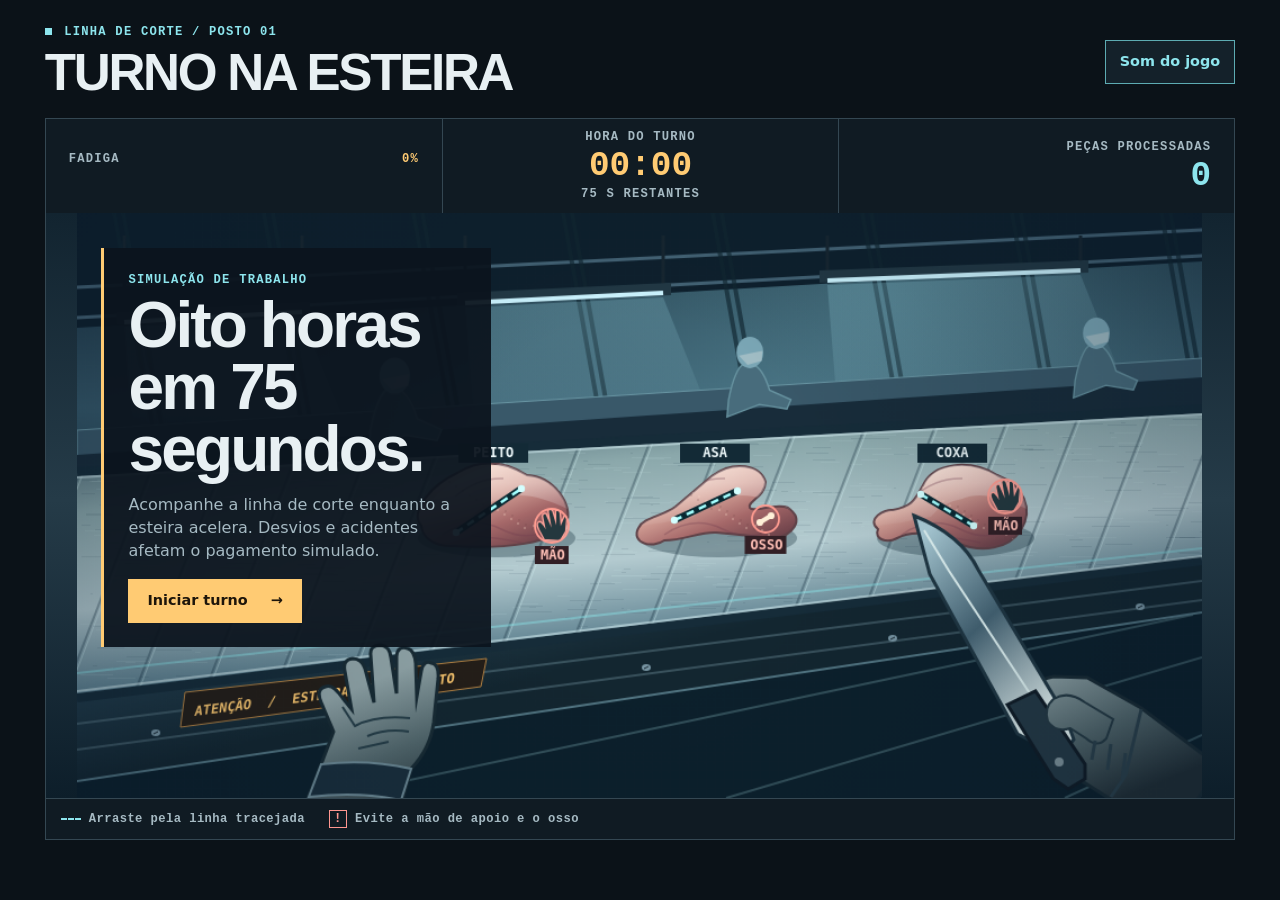
==== index.html @ 767e0b4e "Entrega de Turno na Esteira" ====
<!doctype html>
<html lang="pt-BR" data-type="software">
<head>
  <meta charset="utf-8">
  <meta name="viewport" content="width=device-width, initial-scale=1">
  <meta name="theme-color" content="#0b1218">
  <meta name="page-type" content="software">
  <meta name="site-kind" content="gaming">
  <meta name="description" content="Um jogo sobre ritmo, fadiga e remuneração numa linha de corte industrial.">
  <title>Turno na Esteira</title>
  <link rel="stylesheet" href="./styles/turno.css">
  <script type="module" src="./src/ui.mjs"></script>
</head>
<body>
  <a class="skip" href="#jogo">Ir para o jogo</a>
  <main id="jogo" class="shell">
    <header class="masthead">
      <div>
        <p class="eyebrow"><span class="signal" aria-hidden="true"></span> Linha de corte / Posto 01</p>
        <h1>Turno na esteira</h1>
      </div>
      <button id="audio" class="secondary" type="button" aria-pressed="true">Som do jogo</button>
    </header>

    <section class="machine" aria-label="Posto de trabalho">
      <div class="hud">
        <div class="hud-cell">
          <label for="fatigue">Fadiga <span id="fatigue-value">0%</span></label>
          <meter id="fatigue" min="0" max="1" low="0.55" high="0.8" optimum="0" value="0"></meter>
        </div>
        <div class="hud-cell clock">
          <span>Hora do turno</span>
          <strong id="clock" role="timer">00:00</strong>
          <span id="time-left">75 s restantes</span>
        </div>
        <div class="hud-cell count">
          <span>Peças processadas</span>
          <strong id="processed">0</strong>
        </div>
      </div>

      <div id="stage" class="stage">
        <div class="viewport">
          <canvas id="line" width="1000" height="520" aria-label="Esteira de corte" aria-describedby="controls keyboard" tabindex="-1">
            Esta interface precisa de um navegador compatível com Canvas.
          </canvas>
        </div>
        <div id="briefing" class="briefing">
          <p class="eyebrow">Simulação de trabalho</p>
          <h2>Oito horas<br>em 75 segundos.</h2>
          <p>Acompanhe a linha de corte enquanto a esteira acelera. Desvios e acidentes afetam o pagamento simulado.</p>
          <button class="primary" type="button" id="start">Iniciar turno <span aria-hidden="true">→</span></button>
        </div>
        <p id="feedback" class="feedback" role="status" aria-atomic="true"></p>
      </div>

      <div class="control-strip" id="controls">
        <p><span class="cut-key" aria-hidden="true"></span> Arraste pela linha tracejada</p>
        <p><span class="risk-key" aria-hidden="true">!</span> Evite a mão de apoio e o osso</p>
      </div>
    </section>
    <div class="below" id="actions" hidden>
      <details id="keyboard">
        <summary>Controles de teclado</summary>
        <p>Use as setas para mover a mira 12 unidades por toque, ou Shift com as setas para mover 3. Use Espaço para traçar e Escape para cancelar.</p>
        <p id="guide-help">A orientação complementa os controles de corte. Quando ativa, pressione G para atualizar a posição da ponta e da zona de risco.</p>
        <button class="secondary" type="button" id="guide-toggle" aria-describedby="guide-help" aria-pressed="false">Orientação de teclado</button>
      </details>
      <button class="secondary" type="button" id="restart">Reiniciar turno</button>
    </div>

    <p id="guidance" class="guidance" role="status" aria-atomic="true"></p>

    <section class="results" id="results" aria-labelledby="result-title" hidden>
      <header>
        <p class="eyebrow">Fechamento do turno</p>
        <h2 id="result-title" tabindex="-1">Balanço do turno</h2>
      </header>
      <div class="result-grid">
        <section class="factory" aria-labelledby="factory-title">
          <h3 id="factory-title">Fábrica</h3>
          <dl>
            <div><dt>Peças processadas</dt><dd id="r-processed"></dd></div>
            <div><dt>Meta de peças</dt><dd id="r-target"></dd></div>
          </dl>
        </section>
        <section class="worker" aria-labelledby="worker-title">
          <h3 id="worker-title">Trabalhador</h3>
          <dl>
            <div><dt>Fadiga</dt><dd id="r-fatigue"></dd></div>
            <div><dt>Cortes imprecisos</dt><dd id="r-errors"></dd></div>
            <div><dt>Acidentes</dt><dd id="r-accidents"></dd></div>
            <div><dt>Valor bruto simulado</dt><dd id="r-gross"></dd></div>
            <div><dt>Descontos simulados</dt><dd id="r-deductions"></dd></div>
            <div class="net"><dt>Valor líquido</dt><dd id="r-net"></dd></div>
          </dl>
        </section>
      </div>
      <button class="primary" type="button" id="replay">Iniciar novo turno <span aria-hidden="true">→</span></button>
    </section>
  </main>
</body>
</html>
---- styles/turno.css ----
:root {
  color-scheme: dark;
  --ink: #e8f0f3;
  --muted: #a6bac3;
  --cyan: #8de5ed;
  --amber: #ffcb73;
  --danger: #ff9690;
  --edge: #344752;
  --mono: Consolas, "Liberation Mono", monospace;
  font-family: system-ui, sans-serif;
  background: #0b1218;
  color: var(--ink);
}

* { box-sizing: border-box; }
body { margin: 0; }
[hidden] { display: none !important; }
.shell { width: min(1320px, 100% - clamp(24px, 7vw, 112px)); margin: auto; padding: 24px 0; }
.skip { position: absolute; top: 8px; left: 8px; z-index: 3; padding: 12px; background: #101c24; color: var(--cyan); transform: translateY(-150%); }
.skip:focus { transform: none; }
:focus-visible { outline: 2px solid var(--cyan); outline-offset: 4px; }
.masthead, .below { display: flex; align-items: center; justify-content: space-between; gap: 12px; }
.masthead { margin-bottom: 18px; }
.eyebrow, .hud-cell > span, .hud label, .control-strip {
  font: 700 .76rem/1.4 var(--mono);
  letter-spacing: .1em;
  text-transform: uppercase;
}
.eyebrow { color: var(--cyan); margin: 0 0 5px; }
.signal { display: inline-block; width: 7px; height: 7px; background: var(--cyan); margin-right: 4px; }
h1, h2, h3, p, dl, dd { margin: 0; }
h1, h2 { font-family: "Arial Narrow", "Segoe UI", sans-serif; font-weight: 850; letter-spacing: -.045em; }
h1 { font-size: clamp(1.65rem, 4vw, 3.25rem); line-height: 1.05; text-transform: uppercase; }
button, summary { cursor: pointer; }
button { font: 750 .9rem/1.2 system-ui, sans-serif; min-height: 44px; padding: 0 14px; border: 1px solid transparent; }
.secondary { color: var(--ink); background: #14212a; border-color: #435762; }
.secondary:hover { background: #233745; }
#audio[aria-pressed="true"], #guide-toggle[aria-pressed="true"] { border-color: #5dabb2; color: var(--cyan); }
#audio[aria-pressed="false"] { color: var(--muted); }
.primary { background: var(--amber); color: #1d150a; padding-inline: 18px; }
.primary:hover { background: #ffe0a8; }
.primary span { margin-left: 18px; }
.machine { background: #101b23; border: 1px solid var(--edge); }
.hud { display: grid; grid-template-columns: 1fr 1fr 1fr; }
.hud-cell { padding: 10px clamp(8px, 2vw, 23px); display: flex; flex-direction: column; justify-content: center; gap: 3px; min-width: 0; }
.hud-cell + .hud-cell { border-left: 1px solid var(--edge); }
.hud-cell > span, .hud label { color: var(--muted); }
.hud label { display: flex; justify-content: space-between; gap: 4px; flex-wrap: wrap; }
#fatigue-value { color: var(--amber); }
meter { appearance: none; width: 100%; height: 9px; }
meter::-webkit-meter-bar { background: #293842; border: 0; border-radius: 0; }
meter::-webkit-meter-optimum-value { background: #f3b55c; }
meter::-webkit-meter-suboptimum-value { background: #f49c62; }
meter::-webkit-meter-even-less-good-value { background: #ff766c; }
meter::-moz-meter-bar { background: #f3b55c; }
.clock { text-align: center; }
.count { text-align: right; }
.hud strong { font: 700 clamp(1.25rem, 4vw, 2.15rem)/1 var(--mono); color: var(--cyan); }
.clock strong { color: var(--amber); }
.stage { position: relative; background: #101e28; isolation: isolate; }
.viewport {
  display: grid; place-items: center; width: 100%; aspect-ratio: 1000 / 520; max-height: 65vh; min-height: 180px;
  background: linear-gradient(180deg, #122430, #253b48 49%, #0d1e2a);
}
canvas { display: block; width: min(100%, 125vh); height: auto; aspect-ratio: 1000 / 520; touch-action: none; cursor: crosshair; }
canvas:focus-visible { outline-offset: -3px; }
.briefing {
  position: absolute; top: clamp(15px, 6%, 48px); left: max(clamp(16px, 4%, 65px), calc((100% - 125vh) / 2 + 24px));
  width: min(390px, 55%); padding: clamp(12px, 2vw, 24px);
  background: #0b141def; border-left: 3px solid var(--amber);
}
.briefing h2, .results h2 { font-size: clamp(1.72rem, 5vw, 4rem); line-height: .97; }
.briefing > p:not(.eyebrow) { color: var(--muted); line-height: 1.45; margin: 12px 0 17px; }
.feedback { position: absolute; top: 8%; left: 50%; translate: -50%; max-width: 95%; width: max-content; pointer-events: none; }
.feedback:not(:empty) { background: #0b151d; border: 1px solid currentColor; padding: 8px 12px; font: 700 .85rem/1.3 var(--mono); color: var(--cyan); }
.feedback[data-kind="error"], .feedback[data-kind="pace"] { color: var(--amber); }
.feedback[data-kind="accident"] { color: var(--danger); }
.control-strip {
  border-top: 1px solid var(--edge); display: flex; flex-wrap: wrap; gap: 8px 24px; padding: 11px 15px;
  color: var(--muted); letter-spacing: .035em; text-transform: none;
}
.control-strip p { display: flex; align-items: center; gap: 8px; }
.cut-key { width: 20px; border-top: 2px dashed var(--cyan); }
.risk-key { display: grid; place-items: center; width: 18px; height: 18px; border: 1px solid var(--danger); color: var(--danger); }
.below { align-items: flex-start; margin-top: 10px; }
summary { min-height: 44px; padding: 10px 0; color: var(--cyan); }
.guidance:not(:empty) { margin-top: 8px; padding: 10px 12px; color: var(--cyan); background: #14212a; border-left: 2px solid var(--cyan); }
details p { color: var(--muted); margin: 0 0 8px; max-width: 45ch; }
.results { background: #101b23; border: 1px solid var(--edge); padding: clamp(16px, 4vw, 48px); }
.result-grid { display: grid; grid-template-columns: 1fr 1fr; gap: 1px; background: var(--edge); border: 1px solid var(--edge); margin: 24px 0; }
.result-grid section { padding: clamp(14px, 3vw, 30px); background: #14232e; }
.result-grid .worker { background: #25211b; }
.result-grid h3 { color: var(--cyan); font: 700 1rem var(--mono); text-transform: uppercase; margin-bottom: 10px; }
.result-grid .worker h3 { color: var(--amber); }
.result-grid dl div { display: flex; flex-wrap: wrap; justify-content: space-between; gap: 4px 12px; padding: 8px 0; border-bottom: 1px solid var(--edge); }
.result-grid dd { font-family: var(--mono); font-weight: 700; }
.result-grid .net { color: var(--amber); font-weight: 700; }

@media (max-width: 620px) {
  .masthead { align-items: flex-end; }
  .masthead .eyebrow { font-size: .65rem; }
  .hud-cell > span, .hud label { font-size: .65rem; letter-spacing: .035em; }
  .briefing { position: static; width: auto; border-left: 0; border-top: 2px solid var(--amber); }
  .result-grid { grid-template-columns: 1fr; }
}
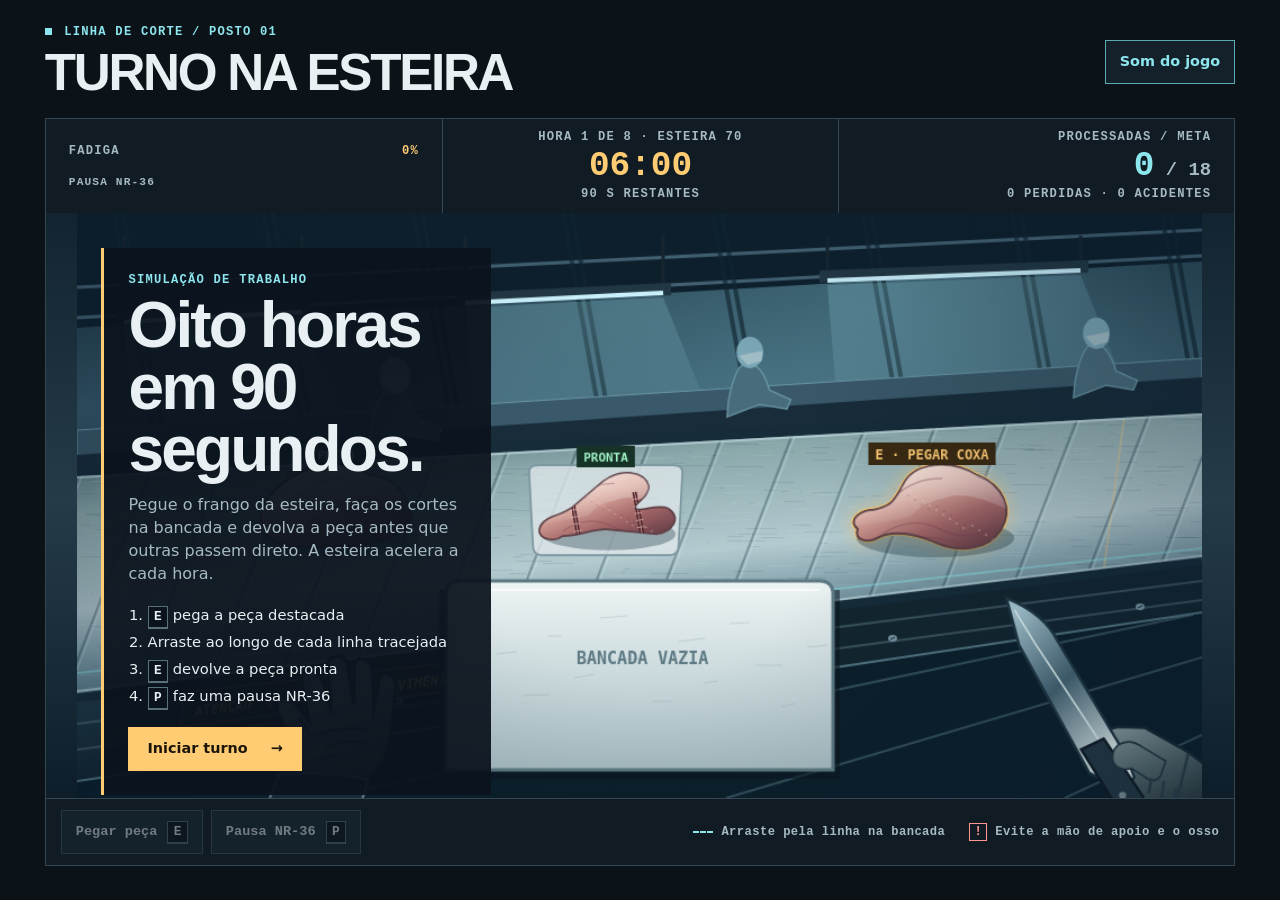
==== commit 8df48228: "Bancada de corte com E, corte mais tolerante e pausas NR-36 - E (ou clique direito/botão) pega a peç" ====
--- a/index.html
+++ b/index.html
@@ -6,7 +6,7 @@
   <meta name="theme-color" content="#0b1218">
   <meta name="page-type" content="software">
   <meta name="site-kind" content="gaming">
-  <meta name="description" content="Um jogo sobre ritmo, fadiga e remuneração numa linha de corte industrial.">
+  <meta name="description" content="Um jogo sobre ritmo, fadiga e remuneração numa linha de corte de frango.">
   <title>Turno na Esteira</title>
   <link rel="stylesheet" href="./styles/turno.css">
   <script type="module" src="./src/ui.mjs"></script>
@@ -27,46 +27,66 @@
         <div class="hud-cell">
           <label for="fatigue">Fadiga <span id="fatigue-value">0%</span></label>
           <meter id="fatigue" min="0" max="1" low="0.55" high="0.8" optimum="0" value="0"></meter>
+          <span id="break-state">Pausa NR-36 disponível</span>
         </div>
         <div class="hud-cell clock">
-          <span>Hora do turno</span>
+          <span id="hour">Hora 1 de 8</span>
           <strong id="clock" role="timer">00:00</strong>
-          <span id="time-left">75 s restantes</span>
+          <span id="time-left">90 s restantes</span>
         </div>
         <div class="hud-cell count">
-          <span>Peças processadas</span>
-          <strong id="processed">0</strong>
+          <span>Processadas / meta</span>
+          <strong><span id="processed">0</span><small> / <span id="target">18</span></small></strong>
+          <span id="losses">0 perdidas · 0 acidentes</span>
         </div>
       </div>
 
       <div id="stage" class="stage">
         <div class="viewport">
-          <canvas id="line" width="1000" height="520" aria-label="Esteira de corte" aria-describedby="controls keyboard" tabindex="-1">
+          <canvas id="line" width="1000" height="520" aria-label="Esteira de corte e bancada" aria-describedby="controls keyboard" tabindex="-1">
             Esta interface precisa de um navegador compatível com Canvas.
           </canvas>
         </div>
         <div id="briefing" class="briefing">
           <p class="eyebrow">Simulação de trabalho</p>
-          <h2>Oito horas<br>em 75 segundos.</h2>
-          <p>Acompanhe a linha de corte enquanto a esteira acelera. Desvios e acidentes afetam o pagamento simulado.</p>
+          <h2>Oito horas<br>em 90 segundos.</h2>
+          <p>Pegue o frango da esteira, faça os cortes na bancada e devolva a peça antes que outras passem direto. A esteira acelera a cada hora.</p>
+          <ol class="steps">
+            <li><kbd>E</kbd> pega a peça destacada</li>
+            <li>Arraste ao longo de cada linha tracejada</li>
+            <li><kbd>E</kbd> devolve a peça pronta</li>
+            <li><kbd>P</kbd> faz uma pausa NR-36</li>
+          </ol>
           <button class="primary" type="button" id="start">Iniciar turno <span aria-hidden="true">→</span></button>
+        </div>
+        <div id="paused" class="paused" hidden>
+          <p class="eyebrow">Jogo pausado</p>
+          <button class="primary" type="button" id="resume">Continuar <span aria-hidden="true">→</span></button>
         </div>
         <p id="feedback" class="feedback" role="status" aria-atomic="true"></p>
       </div>
 
       <div class="control-strip" id="controls">
-        <p><span class="cut-key" aria-hidden="true"></span> Arraste pela linha tracejada</p>
+        <div class="buttons">
+          <button class="action" type="button" id="grab" disabled>Pegar peça <kbd>E</kbd></button>
+          <button class="action" type="button" id="break" disabled>Pausa NR-36 <kbd>P</kbd></button>
+        </div>
+        <p><span class="cut-key" aria-hidden="true"></span> Arraste pela linha na bancada</p>
         <p><span class="risk-key" aria-hidden="true">!</span> Evite a mão de apoio e o osso</p>
       </div>
     </section>
     <div class="below" id="actions" hidden>
       <details id="keyboard">
         <summary>Controles de teclado</summary>
-        <p>Use as setas para mover a mira 12 unidades por toque, ou Shift com as setas para mover 3. Use Espaço para traçar e Escape para cancelar.</p>
-        <p id="guide-help">A orientação complementa os controles de corte. Quando ativa, pressione G para atualizar a posição da ponta e da zona de risco.</p>
+        <p>E pega a peça mais à direita da esteira e, com a bancada ocupada, devolve a peça. Clique direito também funciona. P inicia uma pausa NR-36: a fadiga cai, mas a esteira continua.</p>
+        <p>Use as setas para mover a mira 12 unidades por toque, ou Shift com as setas para mover 3. Espaço inicia e encerra o traço. Escape cancela o traço ou pausa o jogo.</p>
+        <p id="guide-help">A orientação complementa os controles de corte. Quando ativa, pressione G para ouvir a posição da etapa atual e da zona de risco.</p>
         <button class="secondary" type="button" id="guide-toggle" aria-describedby="guide-help" aria-pressed="false">Orientação de teclado</button>
       </details>
-      <button class="secondary" type="button" id="restart">Reiniciar turno</button>
+      <div class="below-buttons">
+        <button class="secondary" type="button" id="pause">Pausar jogo</button>
+        <button class="secondary" type="button" id="restart">Reiniciar turno</button>
+      </div>
     </div>
 
     <p id="guidance" class="guidance" role="status" aria-atomic="true"></p>
@@ -75,6 +95,7 @@
       <header>
         <p class="eyebrow">Fechamento do turno</p>
         <h2 id="result-title" tabindex="-1">Balanço do turno</h2>
+        <p id="reflection" class="reflection"></p>
       </header>
       <div class="result-grid">
         <section class="factory" aria-labelledby="factory-title">
@@ -82,21 +103,29 @@
           <dl>
             <div><dt>Peças processadas</dt><dd id="r-processed"></dd></div>
             <div><dt>Meta de peças</dt><dd id="r-target"></dd></div>
+            <div><dt>Peças perdidas na esteira</dt><dd id="r-lost"></dd></div>
+            <div><dt>Peças mal processadas</dt><dd id="r-badReturns"></dd></div>
+            <div><dt>Cortes limpos</dt><dd id="r-cleanCuts"></dd></div>
+            <div><dt>Melhor sequência limpa</dt><dd id="r-bestStreak"></dd></div>
           </dl>
         </section>
         <section class="worker" aria-labelledby="worker-title">
           <h3 id="worker-title">Trabalhador</h3>
           <dl>
-            <div><dt>Fadiga</dt><dd id="r-fatigue"></dd></div>
+            <div><dt>Fadiga final / máxima</dt><dd id="r-fatigue"></dd></div>
+            <div><dt>Pausas NR-36</dt><dd id="r-breaks"></dd></div>
             <div><dt>Cortes imprecisos</dt><dd id="r-errors"></dd></div>
             <div><dt>Acidentes</dt><dd id="r-accidents"></dd></div>
             <div><dt>Valor bruto simulado</dt><dd id="r-gross"></dd></div>
+            <div><dt>Bônus por sequência</dt><dd id="r-bonus"></dd></div>
             <div><dt>Descontos simulados</dt><dd id="r-deductions"></dd></div>
             <div class="net"><dt>Valor líquido</dt><dd id="r-net"></dd></div>
           </dl>
         </section>
       </div>
+      <p id="record" class="record"></p>
       <button class="primary" type="button" id="replay">Iniciar novo turno <span aria-hidden="true">→</span></button>
+      <p class="source">A NR-36 (Ministério do Trabalho, 2013) regula a segurança e a saúde no trabalho em frigoríficos e prevê pausas de recuperação ao longo da jornada. Os valores do jogo são fictícios.</p>
     </section>
   </main>
 </body>
--- a/styles/turno.css
+++ b/styles/turno.css
@@ -73,13 +73,41 @@
 .briefing > p:not(.eyebrow) { color: var(--muted); line-height: 1.45; margin: 12px 0 17px; }
 .feedback { position: absolute; top: 8%; left: 50%; translate: -50%; max-width: 95%; width: max-content; pointer-events: none; }
 .feedback:not(:empty) { background: #0b151d; border: 1px solid currentColor; padding: 8px 12px; font: 700 .85rem/1.3 var(--mono); color: var(--cyan); }
-.feedback[data-kind="error"], .feedback[data-kind="pace"] { color: var(--amber); }
-.feedback[data-kind="accident"] { color: var(--danger); }
+.feedback[data-kind="warn"] { color: var(--amber); }
+.feedback[data-kind="danger"] { color: var(--danger); }
 .control-strip {
   border-top: 1px solid var(--edge); display: flex; flex-wrap: wrap; gap: 8px 24px; padding: 11px 15px;
   color: var(--muted); letter-spacing: .035em; text-transform: none;
 }
 .control-strip p { display: flex; align-items: center; gap: 8px; }
+.control-strip { align-items: center; }
+.buttons { display: flex; flex-wrap: wrap; gap: 8px; margin-right: auto; }
+.action {
+  font: 700 .85rem/1.2 var(--mono); color: var(--ink); background: #1b2c37; border-color: #5dabb2;
+  display: inline-flex; align-items: center; gap: 10px;
+}
+.action:hover:not(:disabled) { background: #26404f; }
+.action:disabled { opacity: .45; cursor: not-allowed; border-color: #435762; }
+.action[data-mode="release"] { border-color: var(--amber); color: var(--amber); }
+kbd {
+  display: inline-block; min-width: 1.6em; padding: 1px 5px; text-align: center;
+  font: 700 .8rem/1.4 var(--mono); color: var(--ink); background: #0b141d; border: 1px solid #5a707b; border-bottom-width: 2px;
+}
+.steps { margin: 0 0 17px; padding-left: 1.3em; color: var(--ink); line-height: 1.8; font-size: .92rem; }
+.hud small { font-size: .55em; color: var(--muted); }
+#break-state { color: var(--muted); font: 600 .7rem/1.3 var(--mono); }
+#break-state[data-state="ready"] { color: var(--cyan); }
+#break-state[data-state="active"] { color: var(--amber); }
+.paused {
+  position: absolute; inset: 0; display: grid; place-content: center; justify-items: center; gap: 12px;
+  background: #050b10c4; text-align: center;
+}
+.paused .eyebrow { font-size: 1.1rem; }
+.below-buttons { display: flex; flex-wrap: wrap; gap: 8px; }
+.reflection { margin-top: 14px; max-width: 70ch; color: var(--ink); line-height: 1.5; font-size: 1.05rem; }
+.record { margin: -8px 0 18px; color: var(--cyan); font: 700 .9rem/1.4 var(--mono); }
+.record:empty { display: none; }
+.source { margin-top: 18px; color: var(--muted); font-size: .8rem; line-height: 1.4; max-width: 80ch; }
 .cut-key { width: 20px; border-top: 2px dashed var(--cyan); }
 .risk-key { display: grid; place-items: center; width: 18px; height: 18px; border: 1px solid var(--danger); color: var(--danger); }
 .below { align-items: flex-start; margin-top: 10px; }
@@ -102,4 +130,7 @@
   .hud-cell > span, .hud label { font-size: .65rem; letter-spacing: .035em; }
   .briefing { position: static; width: auto; border-left: 0; border-top: 2px solid var(--amber); }
   .result-grid { grid-template-columns: 1fr; }
+  .buttons { width: 100%; }
+  .action { flex: 1; justify-content: center; }
+  .below { flex-direction: column; }
 }
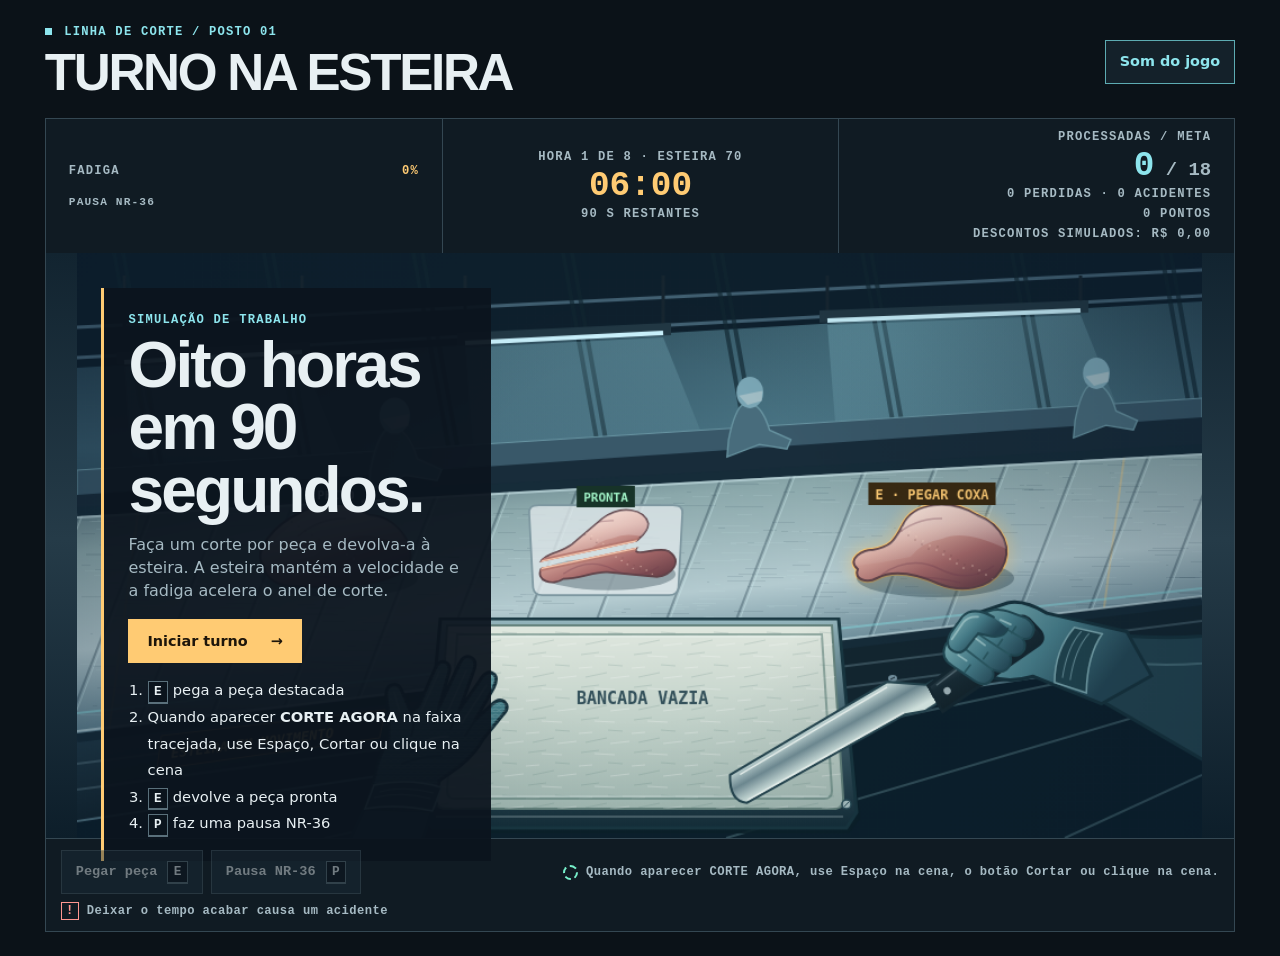
==== commit dcf5035c: "Adiciona corte por ritmo e renova a bancada NR-36" ====
--- a/index.html
+++ b/index.html
@@ -38,6 +38,8 @@
           <span>Processadas / meta</span>
           <strong><span id="processed">0</span><small> / <span id="target">18</span></small></strong>
           <span id="losses">0 perdidas · 0 acidentes</span>
+          <span id="points">0 pontos</span>
+          <span id="deductions">Descontos simulados: R$ 0,00</span>
         </div>
       </div>
 
@@ -50,15 +52,16 @@
         <div id="briefing" class="briefing">
           <p class="eyebrow">Simulação de trabalho</p>
           <h2>Oito horas<br>em 90 segundos.</h2>
-          <p>Pegue o frango da esteira, faça os cortes na bancada e devolva a peça antes que outras passem direto. A esteira acelera a cada hora.</p>
+          <p>Faça um corte por peça e devolva-a à esteira. A esteira mantém a velocidade e a fadiga acelera o anel de corte.</p>
+          <button class="primary" type="button" id="start">Iniciar turno <span aria-hidden="true">→</span></button>
           <ol class="steps">
             <li><kbd>E</kbd> pega a peça destacada</li>
-            <li>Arraste ao longo de cada linha tracejada</li>
+            <li>Quando aparecer <strong>CORTE AGORA</strong> na faixa tracejada, use Espaço, Cortar ou clique na cena</li>
             <li><kbd>E</kbd> devolve a peça pronta</li>
             <li><kbd>P</kbd> faz uma pausa NR-36</li>
           </ol>
-          <button class="primary" type="button" id="start">Iniciar turno <span aria-hidden="true">→</span></button>
         </div>
+        <button class="action" type="button" id="cut" aria-describedby="cut-hint" hidden>Cortar</button>
         <div id="paused" class="paused" hidden>
           <p class="eyebrow">Jogo pausado</p>
           <button class="primary" type="button" id="resume">Continuar <span aria-hidden="true">→</span></button>
@@ -71,16 +74,16 @@
           <button class="action" type="button" id="grab" disabled>Pegar peça <kbd>E</kbd></button>
           <button class="action" type="button" id="break" disabled>Pausa NR-36 <kbd>P</kbd></button>
         </div>
-        <p><span class="cut-key" aria-hidden="true"></span> Arraste pela linha na bancada</p>
-        <p><span class="risk-key" aria-hidden="true">!</span> Evite a mão de apoio e o osso</p>
+        <p id="cut-hint"><span class="cut-key" aria-hidden="true"></span> Quando aparecer CORTE AGORA, use Espaço na cena, o botão Cortar ou clique na cena.</p>
+        <p><span class="risk-key" aria-hidden="true">!</span> Deixar o tempo acabar causa um acidente</p>
       </div>
     </section>
     <div class="below" id="actions" hidden>
       <details id="keyboard">
         <summary>Controles de teclado</summary>
         <p>E pega a peça mais à direita da esteira e, com a bancada ocupada, devolve a peça. Clique direito também funciona. P inicia uma pausa NR-36: a fadiga cai, mas a esteira continua.</p>
-        <p>Use as setas para mover a mira 12 unidades por toque, ou Shift com as setas para mover 3. Espaço inicia e encerra o traço. Escape cancela o traço ou pausa o jogo.</p>
-        <p id="guide-help">A orientação complementa os controles de corte. Quando ativa, pressione G para ouvir a posição da etapa atual e da zona de risco.</p>
+        <p>Com foco na cena, Espaço faz um corte. Escape pausa ou retoma o jogo.</p>
+        <p id="guide-help">A orientação anuncia a janela de corte perfeito. Ative o som do jogo para ouvir o sinal.</p>
         <button class="secondary" type="button" id="guide-toggle" aria-describedby="guide-help" aria-pressed="false">Orientação de teclado</button>
       </details>
       <div class="below-buttons">
@@ -105,7 +108,8 @@
             <div><dt>Meta de peças</dt><dd id="r-target"></dd></div>
             <div><dt>Peças perdidas na esteira</dt><dd id="r-lost"></dd></div>
             <div><dt>Peças mal processadas</dt><dd id="r-badReturns"></dd></div>
-            <div><dt>Cortes limpos</dt><dd id="r-cleanCuts"></dd></div>
+            <div><dt>Cortes perfeitos</dt><dd id="r-cleanCuts"></dd></div>
+            <div><dt>Pontos de corte</dt><dd id="r-points"></dd></div>
             <div><dt>Melhor sequência limpa</dt><dd id="r-bestStreak"></dd></div>
           </dl>
         </section>
--- a/styles/turno.css
+++ b/styles/turno.css
@@ -62,8 +62,9 @@
   display: grid; place-items: center; width: 100%; aspect-ratio: 1000 / 520; max-height: 65vh; min-height: 180px;
   background: linear-gradient(180deg, #122430, #253b48 49%, #0d1e2a);
 }
-canvas { display: block; width: min(100%, 125vh); height: auto; aspect-ratio: 1000 / 520; touch-action: none; cursor: crosshair; }
+canvas { display: block; width: min(100%, 125vh); height: auto; aspect-ratio: 1000 / 520; touch-action: none; cursor: pointer; }
 canvas:focus-visible { outline-offset: -3px; }
+#cut { position: absolute; right: 16px; bottom: 16px; }
 .briefing {
   position: absolute; top: clamp(15px, 6%, 48px); left: max(clamp(16px, 4%, 65px), calc((100% - 125vh) / 2 + 24px));
   width: min(390px, 55%); padding: clamp(12px, 2vw, 24px);
@@ -93,7 +94,7 @@
   display: inline-block; min-width: 1.6em; padding: 1px 5px; text-align: center;
   font: 700 .8rem/1.4 var(--mono); color: var(--ink); background: #0b141d; border: 1px solid #5a707b; border-bottom-width: 2px;
 }
-.steps { margin: 0 0 17px; padding-left: 1.3em; color: var(--ink); line-height: 1.8; font-size: .92rem; }
+.steps { margin: 14px 0 0; padding-left: 1.3em; color: var(--ink); line-height: 1.8; font-size: .92rem; }
 .hud small { font-size: .55em; color: var(--muted); }
 #break-state { color: var(--muted); font: 600 .7rem/1.3 var(--mono); }
 #break-state[data-state="ready"] { color: var(--cyan); }
@@ -108,7 +109,7 @@
 .record { margin: -8px 0 18px; color: var(--cyan); font: 700 .9rem/1.4 var(--mono); }
 .record:empty { display: none; }
 .source { margin-top: 18px; color: var(--muted); font-size: .8rem; line-height: 1.4; max-width: 80ch; }
-.cut-key { width: 20px; border-top: 2px dashed var(--cyan); }
+.cut-key { width: 15px; height: 15px; border: 2px dashed #77f1cb; border-radius: 50%; }
 .risk-key { display: grid; place-items: center; width: 18px; height: 18px; border: 1px solid var(--danger); color: var(--danger); }
 .below { align-items: flex-start; margin-top: 10px; }
 summary { min-height: 44px; padding: 10px 0; color: var(--cyan); }
@@ -124,6 +125,13 @@
 .result-grid dd { font-family: var(--mono); font-weight: 700; }
 .result-grid .net { color: var(--amber); font-weight: 700; }
 
+@media (max-height: 760px) and (min-width: 621px) {
+  .briefing { top: 15px; padding: 16px 20px; }
+  .briefing h2 { font-size: clamp(1.72rem, 4vw, 2.75rem); }
+  .briefing > p:not(.eyebrow) { margin: 8px 0 12px; }
+  .steps { line-height: 1.5; }
+}
+
 @media (max-width: 620px) {
   .masthead { align-items: flex-end; }
   .masthead .eyebrow { font-size: .65rem; }
